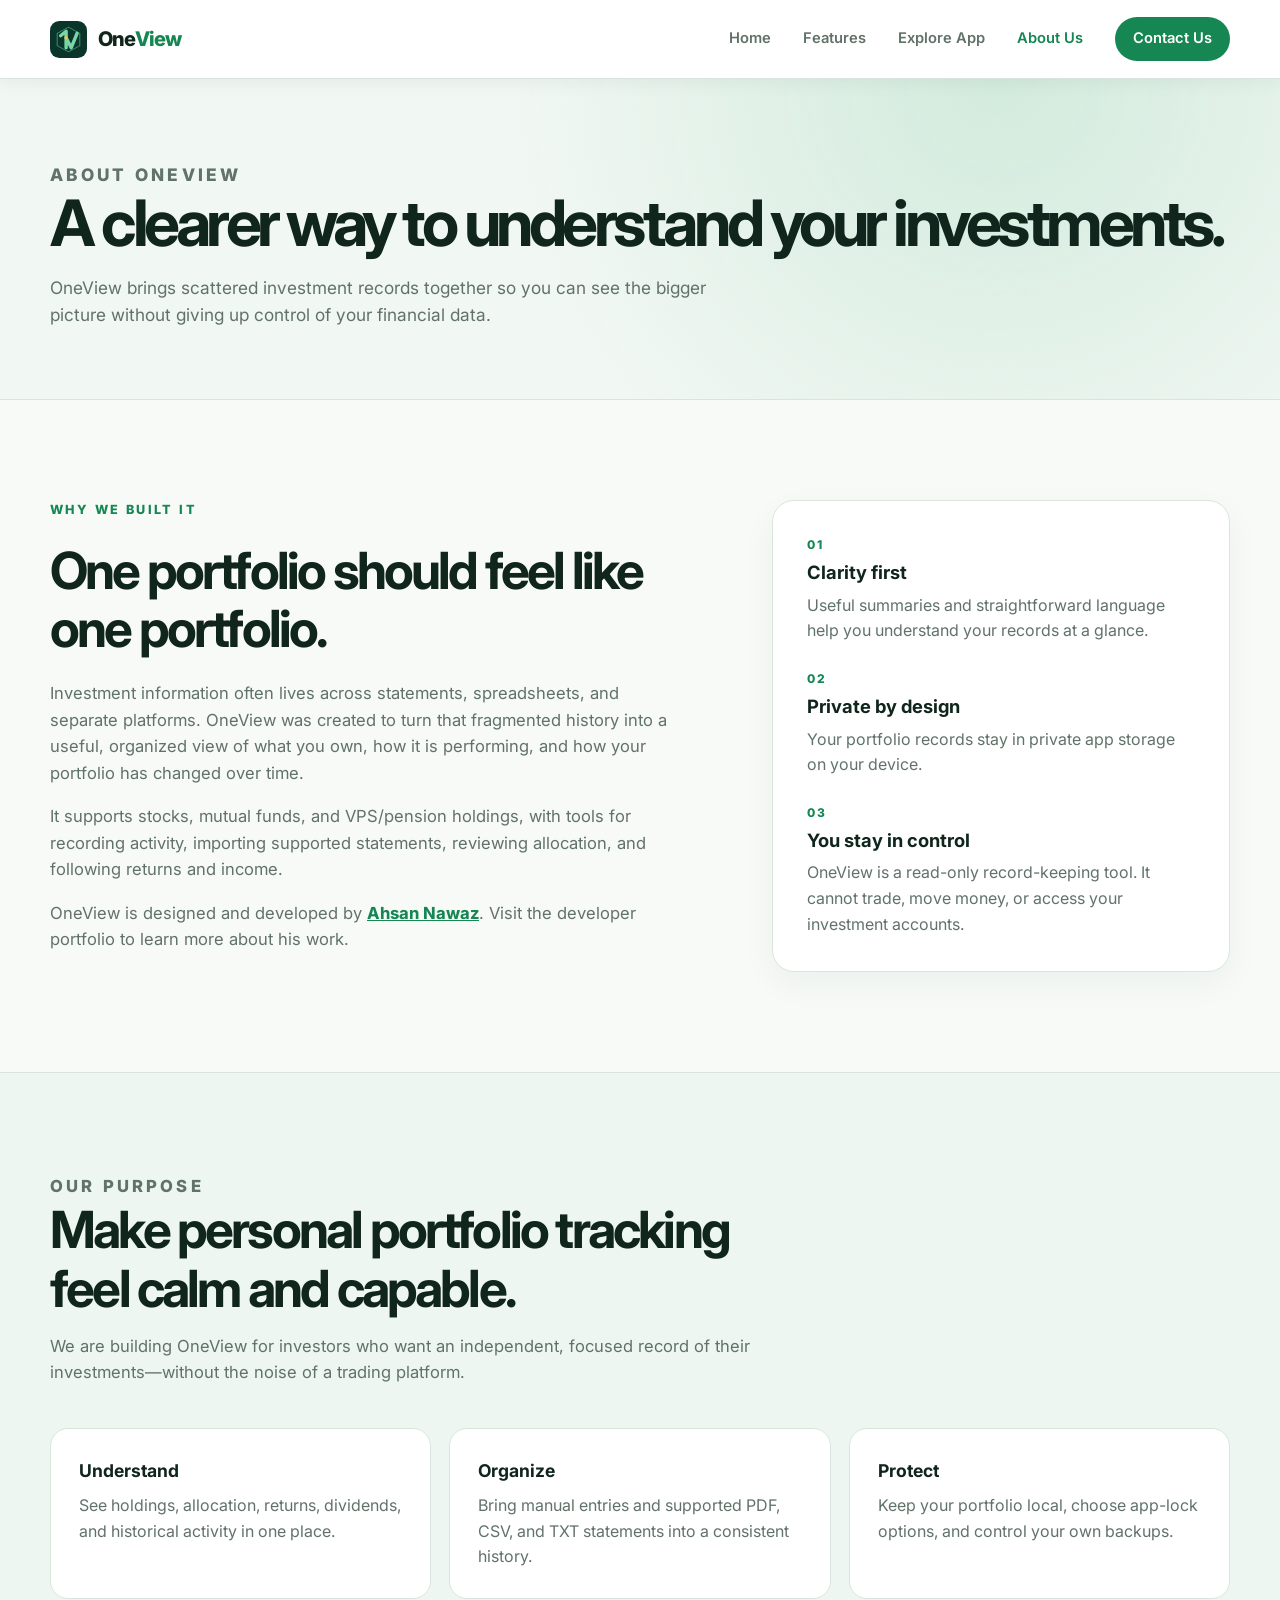
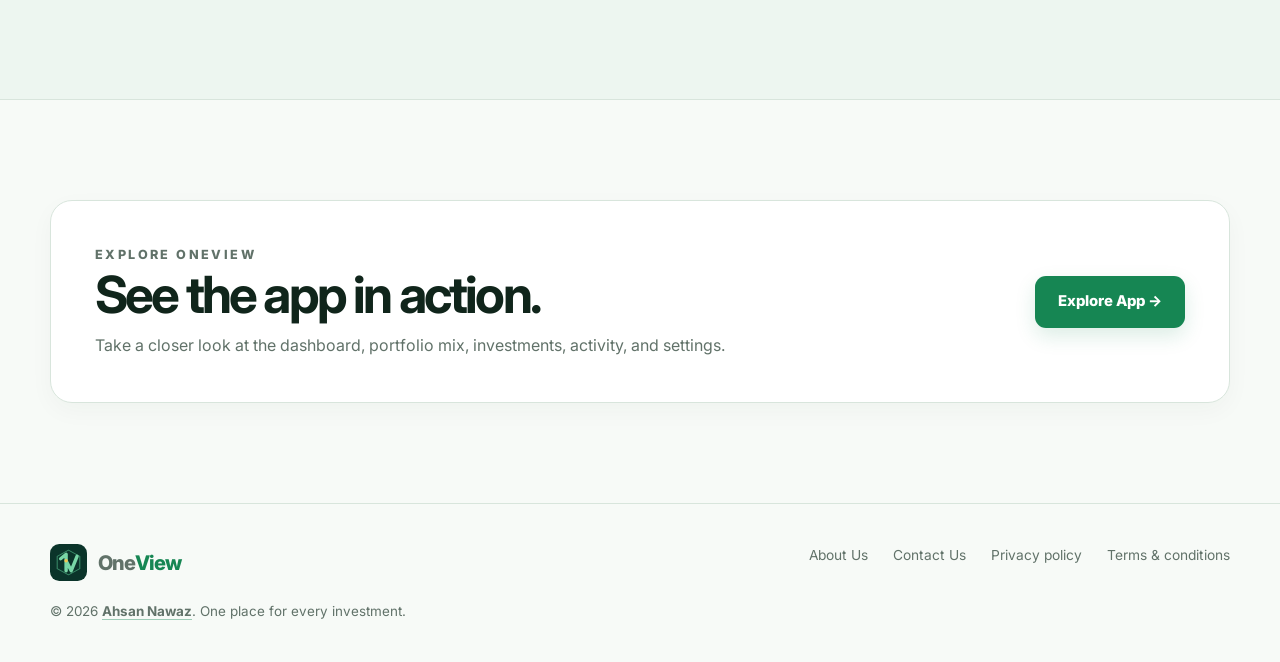
==== about.html @ 8fc7c370 "first commit" ====
<!doctype html>
<html lang="en">
<head>
  <meta charset="utf-8"><meta name="viewport" content="width=device-width, initial-scale=1"><meta name="theme-color" content="#f7faf7">
  <meta name="description" content="Learn why OneView was created and how it makes personal investment tracking clearer, simpler, and more private."><title>About Us — OneView</title>
  <link rel="icon" href="assets/oneview-mark.svg" type="image/svg+xml"><link rel="stylesheet" href="styles.css">
  <script>if ("IntersectionObserver" in window && !window.matchMedia("(prefers-reduced-motion: reduce)").matches) document.documentElement.classList.add("motion-ready");</script><script src="motion.js" defer></script>
</head>
<body><div class="scroll-progress" aria-hidden="true"></div>
  <header class="site-header"><div class="container header-inner"><a class="brand" href="/" aria-label="OneView home"><img src="assets/oneview-mark.svg" alt=""><span>One<em>View</em></span></a><nav class="nav" aria-label="Main navigation"><a href="/">Home</a><a href="/#features">Features</a><a href="/#screenshots">Explore App</a><a href="/about" aria-current="page">About Us</a><a class="nav-contact" href="/contact">Contact Us</a></nav><details class="menu"><summary>Menu</summary><nav class="mobile-nav" aria-label="Mobile navigation"><a href="/">Home</a><a href="/#features">Features</a><a href="/#screenshots">Explore App</a><a href="/about" aria-current="page">About Us</a><a href="/contact">Contact Us</a></nav></details></div></header>
  <main><div class="page-intro"><div class="container" data-reveal><p class="eyebrow">About OneView</p><h1>A clearer way to understand your investments.</h1><p>OneView brings scattered investment records together so you can see the bigger picture without giving up control of your financial data.</p></div></div>
    <section class="section"><div class="container about-grid"><div class="about-story" data-reveal><p class="eyebrow">Why we built it</p><h2>One portfolio should feel like one portfolio.</h2><p>Investment information often lives across statements, spreadsheets, and separate platforms. OneView was created to turn that fragmented history into a useful, organized view of what you own, how it is performing, and how your portfolio has changed over time.</p><p>It supports stocks, mutual funds, and VPS/pension holdings, with tools for recording activity, importing supported statements, reviewing allocation, and following returns and income.</p><p>OneView is designed and developed by <a class="email-link" href="https://ahsan2000.github.io/portfolio" target="_blank" rel="noopener noreferrer">Ahsan Nawaz</a>. Visit the developer portfolio to learn more about his work.</p></div><aside class="principle-card" data-reveal><span class="principle-number">01</span><h3>Clarity first</h3><p>Useful summaries and straightforward language help you understand your records at a glance.</p><span class="principle-number">02</span><h3>Private by design</h3><p>Your portfolio records stay in private app storage on your device.</p><span class="principle-number">03</span><h3>You stay in control</h3><p>OneView is a read-only record-keeping tool. It cannot trade, move money, or access your investment accounts.</p></aside></div></section>
    <section class="section about-purpose"><div class="container"><div class="section-head" data-reveal><p class="eyebrow">Our purpose</p><h2>Make personal portfolio tracking feel calm and capable.</h2><p>We are building OneView for investors who want an independent, focused record of their investments—without the noise of a trading platform.</p></div><div class="about-values"><article data-reveal><strong>Understand</strong><p>See holdings, allocation, returns, dividends, and historical activity in one place.</p></article><article data-reveal><strong>Organize</strong><p>Bring manual entries and supported PDF, CSV, and TXT statements into a consistent history.</p></article><article data-reveal><strong>Protect</strong><p>Keep your portfolio local, choose app-lock options, and control your own backups.</p></article></div></div></section>
    <section class="section"><div class="container"><div class="contact-card" data-reveal><div><p class="eyebrow">Explore OneView</p><h2>See the app in action.</h2><p>Take a closer look at the dashboard, portfolio mix, investments, activity, and settings.</p></div><a class="button button-primary" href="/#screenshots">Explore App →</a></div></div></section>
  </main><footer class="site-footer"><div class="container footer-grid"><div><a class="brand" href="/"><img src="assets/oneview-mark.svg" alt=""><span>One<em>View</em></span></a><p>© 2026 <a class="footer-author" href="https://ahsan2000.github.io/portfolio" target="_blank" rel="noopener noreferrer">Ahsan Nawaz</a>. One place for every investment.</p></div><nav class="footer-links" aria-label="Footer navigation"><a href="/about">About Us</a><a href="/contact">Contact Us</a><a href="/privacy">Privacy policy</a><a href="/terms">Terms &amp; conditions</a></nav></div></footer>
</body></html>
---- styles.css ----
@font-face{font-family:Inter;src:url('assets/inter-variable.ttf') format('truetype');font-style:normal;font-weight:100 900;font-display:swap}
:root{color-scheme:dark;--bg:#07120e;--surface:#0f2119;--surface-2:#173126;--line:#2a4739;--ink:#f3f8f2;--muted:#b2c5b8;--green:#90e0b4;--gold:#f4c44e;--max:1180px}
*{box-sizing:border-box}html{scroll-behavior:smooth}body{margin:0;background:var(--bg);color:var(--ink);font:16px/1.6 Inter,system-ui,sans-serif}a{color:inherit}a:focus-visible,button:focus-visible{outline:3px solid var(--gold);outline-offset:4px}img{max-width:100%;display:block}.container{width:min(var(--max),calc(100% - 48px));margin:auto}.site-header{position:sticky;top:0;z-index:20;background:#07120eea;border-bottom:1px solid #284236;backdrop-filter:blur(16px)}.header-inner{min-height:78px;display:flex;align-items:center;justify-content:space-between;gap:24px}.brand{display:inline-flex;align-items:center;gap:11px;text-decoration:none;font-weight:800;font-size:1.26rem;letter-spacing:-.04em}.brand img{width:37px;height:37px}.brand em{font-style:normal;color:var(--green)}.nav{display:flex;align-items:center;gap:32px}.nav a{text-decoration:none;color:var(--muted);font-size:.92rem;font-weight:600}.nav a:hover,.nav a[aria-current=page]{color:var(--green)}.nav .nav-contact{color:var(--bg);background:var(--green);padding:10px 18px;border-radius:100px}.nav .nav-contact:hover{color:var(--bg);background:#b5f0ce}.menu{display:none}.hero{position:relative;overflow:hidden;border-bottom:1px solid #1e3a2b;background:radial-gradient(circle at 74% 43%,#1b4430 0,#0a1b13 39%,#07120e 76%)}.hero::before{content:"";position:absolute;width:530px;height:530px;right:-90px;top:70px;border:1px solid #4c8b65;border-radius:50%;opacity:.25;box-shadow:0 0 0 95px #244e3518,0 0 0 190px #244e3514}.hero-grid{position:relative;display:grid;grid-template-columns:1.04fr .96fr;align-items:center;gap:60px;min-height:675px;padding:70px 0}.eyebrow{color:var(--green);font-size:.79rem;letter-spacing:.19em;text-transform:uppercase;font-weight:800;margin:0 0 22px}.hero h1,.page-intro h1{font-size:clamp(3rem,6vw,5.5rem);line-height:1.05;letter-spacing:-.07em;margin:0 0 24px}.hero h1 span{color:var(--green)}.lead{font-size:1.16rem;line-height:1.72;color:#c6d6ca;max-width:580px;margin:0 0 32px}.hero-actions{display:flex;align-items:center;gap:16px;flex-wrap:wrap}.button{display:inline-flex;align-items:center;justify-content:center;text-decoration:none;border-radius:11px;padding:14px 23px;min-height:52px;font-weight:800;font-size:.93rem;transition:transform .2s,background .2s}.button:hover{transform:translateY(-2px)}.button-primary{color:#092016;background:var(--green)}.button-primary:hover{background:#b5f0ce}.button-outline{border:1px solid #5e8a70;color:#e7f4e8}.button-outline:hover{background:#173a28}.availability{display:flex;align-items:center;gap:9px;color:var(--muted);font-size:.85rem;margin:20px 0 0}.availability::before{content:"";width:8px;height:8px;border-radius:100%;background:var(--gold)}.hero-art{display:grid;place-items:center;position:relative;min-height:520px}.hero-art .app-icon{width:clamp(200px,25vw,315px);filter:drop-shadow(0 35px 70px #0009);transform:rotate(-8deg)}.orbit-label{position:absolute;padding:13px 17px;border:1px solid #4d8060;background:#143323e8;border-radius:12px;font-weight:700;font-size:.9rem;box-shadow:0 14px 30px #0004}.orbit-label.one{left:1%;top:10%}.orbit-label.two{right:0;bottom:11%}.orbit-label span{color:var(--green)}.stats{display:grid;grid-template-columns:repeat(3,1fr);border-bottom:1px solid var(--line)}.stat{padding:28px 0;text-align:center}.stat+.stat{border-left:1px solid var(--line)}.stat strong{font-size:1.13rem}.stat small{display:block;color:var(--muted);font-size:.85rem;margin-top:4px}.section{padding:100px 0}.section-head{max-width:720px;margin-bottom:42px}.section h2,.legal h2{font-size:clamp(2.1rem,4vw,3.4rem);letter-spacing:-.055em;line-height:1.15;margin:0 0 15px}.section-head p,.section-copy{color:var(--muted);margin:0;font-size:1.04rem}.feature-grid{display:grid;grid-template-columns:repeat(3,1fr);gap:18px}.feature-card{border:1px solid var(--line);background:linear-gradient(150deg,#152a1e,#0c1912);padding:27px;border-radius:19px;min-height:225px}.feature-icon{width:46px;height:46px;border-radius:12px;background:#24563a;color:var(--green);display:grid;place-items:center;font-weight:900;font-size:1.2rem;margin-bottom:24px}.feature-card h3{font-size:1.1rem;letter-spacing:-.025em;margin:0 0 9px}.feature-card p{color:var(--muted);margin:0;font-size:.92rem}.screenshot-section{background:#0b1b13;border-block:1px solid var(--line)}.showcase-main{display:grid;grid-template-columns:minmax(0,420px) minmax(0,1fr);gap:clamp(35px,6vw,100px);align-items:center;padding:48px 7%;border:1px solid #456c52;border-radius:28px;background:radial-gradient(circle at 27% 48%,#25533a 0,#153323 38%,#10231a 78%);overflow:hidden}
.showcase-visual{position:relative;display:grid;place-items:center;min-width:0}
.showcase-visual::before{content:"";position:absolute;width:115%;aspect-ratio:1;border:1px solid #6aa67b55;border-radius:50%;box-shadow:0 0 0 45px #80cb8430,0 0 0 90px #80cb8416;pointer-events:none}
.screen-frame{position:relative;aspect-ratio:1080/2200;overflow:hidden;border:7px solid #040907;border-radius:30px;background:#050605;box-shadow:0 28px 60px #0009;max-width:330px;width:100%;margin:auto;isolation:isolate}
.screen-frame img{width:100%;height:auto;display:block;transform:translateY(-4.274%)}
.showcase-copy{position:relative;z-index:1;max-width:430px}
.showcase-count{margin:0 0 15px;color:var(--green);font-size:.85rem;font-weight:800;letter-spacing:.2em}
.showcase-copy h3{font-size:clamp(2.25rem,4vw,3.7rem);line-height:1.1;letter-spacing:-.06em;margin:0 0 20px}
.showcase-copy>p:not(.showcase-count):not(.showcase-note){color:#c8ddcd;font-size:1.12rem;line-height:1.7;margin:0}
.showcase-controls{display:flex;gap:12px;margin-top:38px}
.showcase-arrow{border:1px solid #74a383;background:#193f2b;color:var(--ink);padding:11px 17px;border-radius:10px;font:700 .92rem Inter,system-ui,sans-serif;cursor:pointer}
.showcase-arrow:hover{background:#2a6341}
.showcase-note{color:#a9c5b1;font-size:.82rem;line-height:1.5;margin:26px 0 0}
.slide-picker{display:grid;grid-template-columns:repeat(5,minmax(0,1fr));gap:10px;margin-top:14px}
.slide-tab{display:flex;align-items:center;justify-content:center;gap:10px;min-height:65px;padding:10px;border:1px solid var(--line);border-radius:12px;background:#10241a;color:#bed2c3;font:700 .9rem Inter,system-ui,sans-serif;cursor:pointer}
.slide-tab span{color:#80bd98;font-size:.7rem;letter-spacing:.08em}
.slide-tab:hover{border-color:#7eb794;color:var(--ink)}
.slide-tab[aria-pressed="true"]{background:#214b32;border-color:var(--green);color:var(--ink)}
.slide-tab[aria-pressed="true"] span{color:var(--green)}
.privacy-band{display:grid;grid-template-columns:1fr auto;gap:25px;align-items:center;padding:42px;background:linear-gradient(110deg,#16432a,#123021);border:1px solid #467956;border-radius:22px}.privacy-band h2{font-size:2rem;margin:0 0 8px}.privacy-band p{margin:0;color:#c8ddcd;max-width:640px}.fine-print{color:var(--muted);font-size:.87rem;margin-top:26px}.contact-card{padding:44px;background:#11251b;border:1px solid var(--line);border-radius:22px;display:flex;justify-content:space-between;align-items:center;gap:25px}.contact-card h2{margin-bottom:9px}.contact-card p{margin:0;color:var(--muted)}.email-link{color:var(--green);font-weight:750;overflow-wrap:anywhere}.site-footer{border-top:1px solid var(--line);padding:40px 0;color:var(--muted)}.footer-grid{display:flex;justify-content:space-between;gap:28px;align-items:flex-start}.footer-grid p{font-size:.84rem;margin:12px 0 0}.footer-links{display:flex;flex-wrap:wrap;gap:14px 25px}.footer-links a{font-size:.86rem;text-decoration:none}.footer-links a:hover{color:var(--green)}.page-intro{background:radial-gradient(circle at 78% 0,#19462b,transparent 46%),#0b1b13;border-bottom:1px solid var(--line);padding:82px 0 70px}.page-intro h1{font-size:clamp(2.8rem,5vw,4.7rem);margin-bottom:18px}.page-intro p{max-width:690px;color:var(--muted);margin:0;font-size:1.08rem}.legal-layout{display:grid;grid-template-columns:245px minmax(0,1fr);gap:74px;padding:70px 0 105px}.legal-nav{position:sticky;top:108px;align-self:start;border-left:2px solid var(--line);display:grid;gap:6px;padding-left:18px}.legal-nav a{color:var(--muted);text-decoration:none;font-size:.9rem;padding:4px 0}.legal-nav a:hover{color:var(--green)}.legal{max-width:800px}.legal section{scroll-margin-top:100px;padding:0 0 26px;margin-bottom:30px;border-bottom:1px solid var(--line)}.legal section:last-child{border:0}.legal h2{font-size:1.55rem;letter-spacing:-.035em}.legal p,.legal li{color:#c8d5ca}.legal p{margin:0 0 15px}.legal ul{padding-left:21px;margin:0 0 18px}.legal li+li{margin-top:7px}.legal strong{color:var(--ink)}.legal a{color:var(--green);overflow-wrap:anywhere}.notice{background:#153323;border:1px solid #427658;padding:20px 24px;border-radius:13px;margin-bottom:30px;color:#d7e8d9}.notice p:last-child{margin-bottom:0}
@media(max-width:860px){.hero-grid{grid-template-columns:1fr;min-height:0;gap:20px;padding:74px 0 50px}.hero-art{min-height:330px}.hero-art .app-icon{width:240px}.orbit-label.one{left:10%;top:5%}.orbit-label.two{right:7%;bottom:4%}.feature-grid{grid-template-columns:repeat(2,1fr)}.legal-layout{grid-template-columns:1fr;gap:35px}.legal-nav{position:static;display:flex;flex-wrap:wrap;border:0;padding:0;gap:9px 17px}.legal-nav a{border:1px solid var(--line);border-radius:30px;padding:5px 11px}}
@media(max-width:620px){.container{width:min(100% - 32px,var(--max))}.header-inner{min-height:69px}.menu{display:block;position:relative}.menu summary{list-style:none;cursor:pointer;border:1px solid var(--line);padding:6px 12px;border-radius:8px;font-weight:700}.menu summary::-webkit-details-marker{display:none}.menu[open] .mobile-nav{display:flex}.mobile-nav{position:absolute;right:0;top:45px;min-width:190px;display:none;flex-direction:column;gap:0;background:#10251a;border:1px solid var(--line);border-radius:10px;padding:8px;box-shadow:0 12px 28px #0008}.mobile-nav a{padding:9px 12px;text-decoration:none}.nav{display:none}.hero-grid{padding-top:57px}.hero h1{font-size:3.35rem}.hero-art{min-height:300px}.hero-art .app-icon{width:190px}.orbit-label{font-size:.75rem}.orbit-label.one{left:0}.orbit-label.two{right:0}.stats{grid-template-columns:1fr}.stat{padding:17px}.stat+.stat{border-left:0;border-top:1px solid var(--line)}.section{padding:70px 0}.feature-grid{grid-template-columns:1fr}.privacy-band,.contact-card{display:block;padding:27px}.privacy-band .button{margin-top:22px}.contact-card .button{margin-top:22px}.footer-grid{display:block}.footer-links{margin-top:23px}.page-intro{padding:60px 0}.legal-layout{padding:35px 0 75px}.legal-nav{display:none}}
@media(prefers-reduced-motion:reduce){html{scroll-behavior:auto}.button{transition:none}}

@media(max-width:860px){.showcase-main{grid-template-columns:minmax(0,350px) minmax(0,1fr);padding:35px;gap:35px}.slide-picker{grid-template-columns:repeat(3,minmax(0,1fr))}}
@media(max-width:620px){.showcase-main{grid-template-columns:1fr;padding:28px 20px;gap:35px}.screen-frame{max-width:280px}.showcase-copy h3{font-size:2.5rem}.showcase-controls{margin-top:24px}.slide-picker{display:flex;overflow-x:auto;padding-bottom:8px;scroll-snap-type:x mandatory}.slide-tab{flex:0 0 155px;scroll-snap-align:start}.showcase-visual::before{width:90%}}

/* Motion inspired by the reference's restrained scroll and hover interactions. */
.scroll-progress{display:none;position:fixed;top:0;left:0;right:0;height:3px;z-index:50;pointer-events:none;background:linear-gradient(90deg,var(--green),var(--gold));transform:scaleX(var(--scroll-progress,0));transform-origin:left}
.motion-ready .scroll-progress{display:block}
.motion-ready [data-reveal]{opacity:0;translate:0 30px;filter:blur(4px);transition:opacity .72s ease,translate .78s cubic-bezier(.2,.7,.2,1),filter .72s ease;transition-delay:var(--reveal-delay,0ms)}
.motion-ready [data-reveal].is-visible{opacity:1;translate:0 0;filter:blur(0)}
.hero-art{transform:translate3d(0,var(--hero-shift,0px),0)}
.hero-art .app-icon{will-change:transform;animation:logo-float 2.8s ease-in-out infinite}
.brand:hover img{animation:brand-float 1.6s ease-in-out infinite}
.feature-card{transition:transform .28s ease,border-color .28s ease,box-shadow .28s ease}
.feature-card:hover{transform:translateY(-6px);border-color:#518a63;box-shadow:0 18px 28px #0003}
@keyframes logo-float{0%,100%{transform:translateY(0) rotate(-8deg)}50%{transform:translateY(-18px) rotate(-4deg)}}
@keyframes brand-float{0%,100%{transform:translateY(0)}50%{transform:translateY(-6px)}}
@media(prefers-reduced-motion:reduce){.scroll-progress{display:none}.motion-ready [data-reveal]{opacity:1;translate:none;filter:none;transition:none}.hero-art{transform:none}.hero-art .app-icon,.brand:hover img{animation:none}.feature-card{transition:none}.feature-card:hover{transform:none}}

.showcase-controls{flex-wrap:wrap}
.showcase-autoplay{background:transparent;color:var(--green)}
.screen-frame img.slide-enter{animation:screen-fade .45s ease both}
.sr-only{position:absolute;width:1px;height:1px;padding:0;margin:-1px;overflow:hidden;clip:rect(0,0,0,0);white-space:nowrap;border:0}
@keyframes screen-fade{from{opacity:.25}to{opacity:1}}
@media(prefers-reduced-motion:reduce){.screen-frame img.slide-enter{animation:none}}

/* Light OneView theme — intentionally distinct from the developer portfolio. */
:root{color-scheme:light;--bg:#f7faf7;--surface:#fff;--surface-2:#edf6f0;--line:#d8e5dc;--ink:#10251b;--muted:#617269;--green:#168653;--gold:#c58b13}
.site-header{background:#ffffffed;border-bottom-color:var(--line);box-shadow:0 2px 18px #173b2810}
.nav .nav-contact,
.nav .nav-contact:visited,
.nav .nav-contact[aria-current=page]{color:#fff;background:var(--green)}
.nav .nav-contact:hover,
.nav .nav-contact:focus-visible,
.nav .nav-contact:active,
.nav .nav-contact[aria-current=page]:hover{color:#fff;background:#0d633c}
.hero{border-bottom-color:var(--line);background:radial-gradient(circle at 74% 43%,#d9f1e2 0,#f0f7f2 39%,#fbfdfb 76%)}
.hero::before{border-color:#55a676;box-shadow:0 0 0 95px #58aa7615,0 0 0 190px #58aa7610}
.lead{color:var(--muted)}
.button-primary{color:#fff;background:var(--green);box-shadow:0 8px 20px #16865326}
.button-primary:hover{background:#0d633c}
.button-outline{border-color:#91ad9b;color:#0d633c;background:#ffffffb8}
.button-outline:hover{background:#dff3e7}
.hero-art .app-icon{filter:drop-shadow(0 28px 45px #244c3238)}
.orbit-label{border-color:#b8d4c2;background:#fffffff2;box-shadow:0 14px 30px #244c321c}
.feature-card{background:linear-gradient(150deg,#fff,#f3f8f4);box-shadow:0 8px 25px #173b2809}
.feature-icon{background:#dff3e7;color:#0d633c}
.screenshot-section{background:#eef5f0}
.showcase-main{border-color:#c4d9cb;background:radial-gradient(circle at 27% 48%,#d7eee0 0,#edf6f0 40%,#fff 82%);box-shadow:0 18px 50px #173b2812}
.screen-frame{border-color:#12251b;background:#fff;box-shadow:0 28px 55px #173b2840}
.showcase-copy>p:not(.showcase-count):not(.showcase-note),.showcase-note{color:var(--muted)}
.showcase-arrow{border-color:#a8c7b3;background:#fff;color:var(--ink)}
.showcase-arrow:hover{background:#dff3e7}
.slide-tab{background:#fff;color:var(--muted)}
.slide-tab span{color:#397b55}
.slide-tab[aria-pressed="true"]{background:#dff3e7;border-color:var(--green);color:#0d633c}
.privacy-band{background:linear-gradient(110deg,#e0f2e7,#f4faf6);border-color:#b8d7c3}
.privacy-band p{color:var(--muted)}
.contact-card{background:#fff;box-shadow:0 8px 25px #173b2809}
.page-intro{background:radial-gradient(circle at 78% 0,#d2ebdc,transparent 46%),#f1f7f3}
.legal p,.legal li{color:var(--muted)}
.notice{background:#e9f5ed;border-color:#b4d3bf;color:#244c35}
.feature-card:hover{border-color:#75ad89;box-shadow:0 18px 28px #173b2818}
@media(max-width:620px){.mobile-nav{background:#fff;box-shadow:0 12px 28px #173b2826}}

/* About and contact pages */
.about-grid{display:grid;grid-template-columns:minmax(0,1.15fr) minmax(320px,.85fr);gap:clamp(45px,8vw,110px);align-items:start}.about-story h2,.contact-layout h2{font-size:clamp(2.2rem,4vw,3.5rem);letter-spacing:-.055em;line-height:1.13;margin:0 0 22px}.about-story>p:not(.eyebrow){color:var(--muted);font-size:1.04rem}.principle-card,.contact-aside{border:1px solid var(--line);background:var(--surface);border-radius:22px;padding:34px;box-shadow:0 12px 34px #173b280c}.principle-card .principle-number{display:block;color:var(--green);font-weight:800;font-size:.75rem;letter-spacing:.18em}.principle-card h3{font-size:1.15rem;margin:4px 0 5px}.principle-card p{color:var(--muted);margin:0 0 25px}.principle-card p:last-child{margin-bottom:0}.about-purpose{background:var(--surface-2);border-block:1px solid var(--line)}.about-values{display:grid;grid-template-columns:repeat(3,1fr);gap:18px}.about-values article{background:var(--surface);border:1px solid var(--line);border-radius:18px;padding:28px}.about-values strong{font-size:1.1rem}.about-values p{color:var(--muted);margin:8px 0 0}.contact-layout{display:grid;grid-template-columns:minmax(0,1.05fr) minmax(320px,.75fr);gap:clamp(45px,8vw,110px);align-items:start}.contact-method{display:flex;flex-direction:column;gap:4px;margin-top:32px;padding:25px;border:1px solid #9bc9ab;background:#eef8f1;border-radius:17px;text-decoration:none;transition:transform .2s,border-color .2s}.contact-method:hover{transform:translateY(-3px);border-color:var(--green)}.contact-method span,.contact-method small{color:var(--muted);font-size:.84rem}.contact-method strong{color:var(--green);font-size:clamp(1.05rem,2.4vw,1.4rem);overflow-wrap:anywhere}.contact-aside h3{margin:0 0 8px;font-size:1.2rem}.contact-aside p,.contact-aside li{color:var(--muted)}.contact-aside a{color:var(--green);font-weight:750;overflow-wrap:anywhere}.contact-aside hr{border:0;border-top:1px solid var(--line);margin:28px 0}.contact-aside ul{padding-left:20px;margin-bottom:0}.contact-aside li+li{margin-top:7px}.contact-note-section{padding-top:0}
@media(max-width:860px){.about-grid,.contact-layout{grid-template-columns:1fr}.about-values{grid-template-columns:1fr}}
.footer-author{color:inherit;font-weight:700;text-decoration:underline;text-decoration-color:#16865366;text-underline-offset:3px}.footer-author:hover{color:var(--green);text-decoration-color:currentColor}
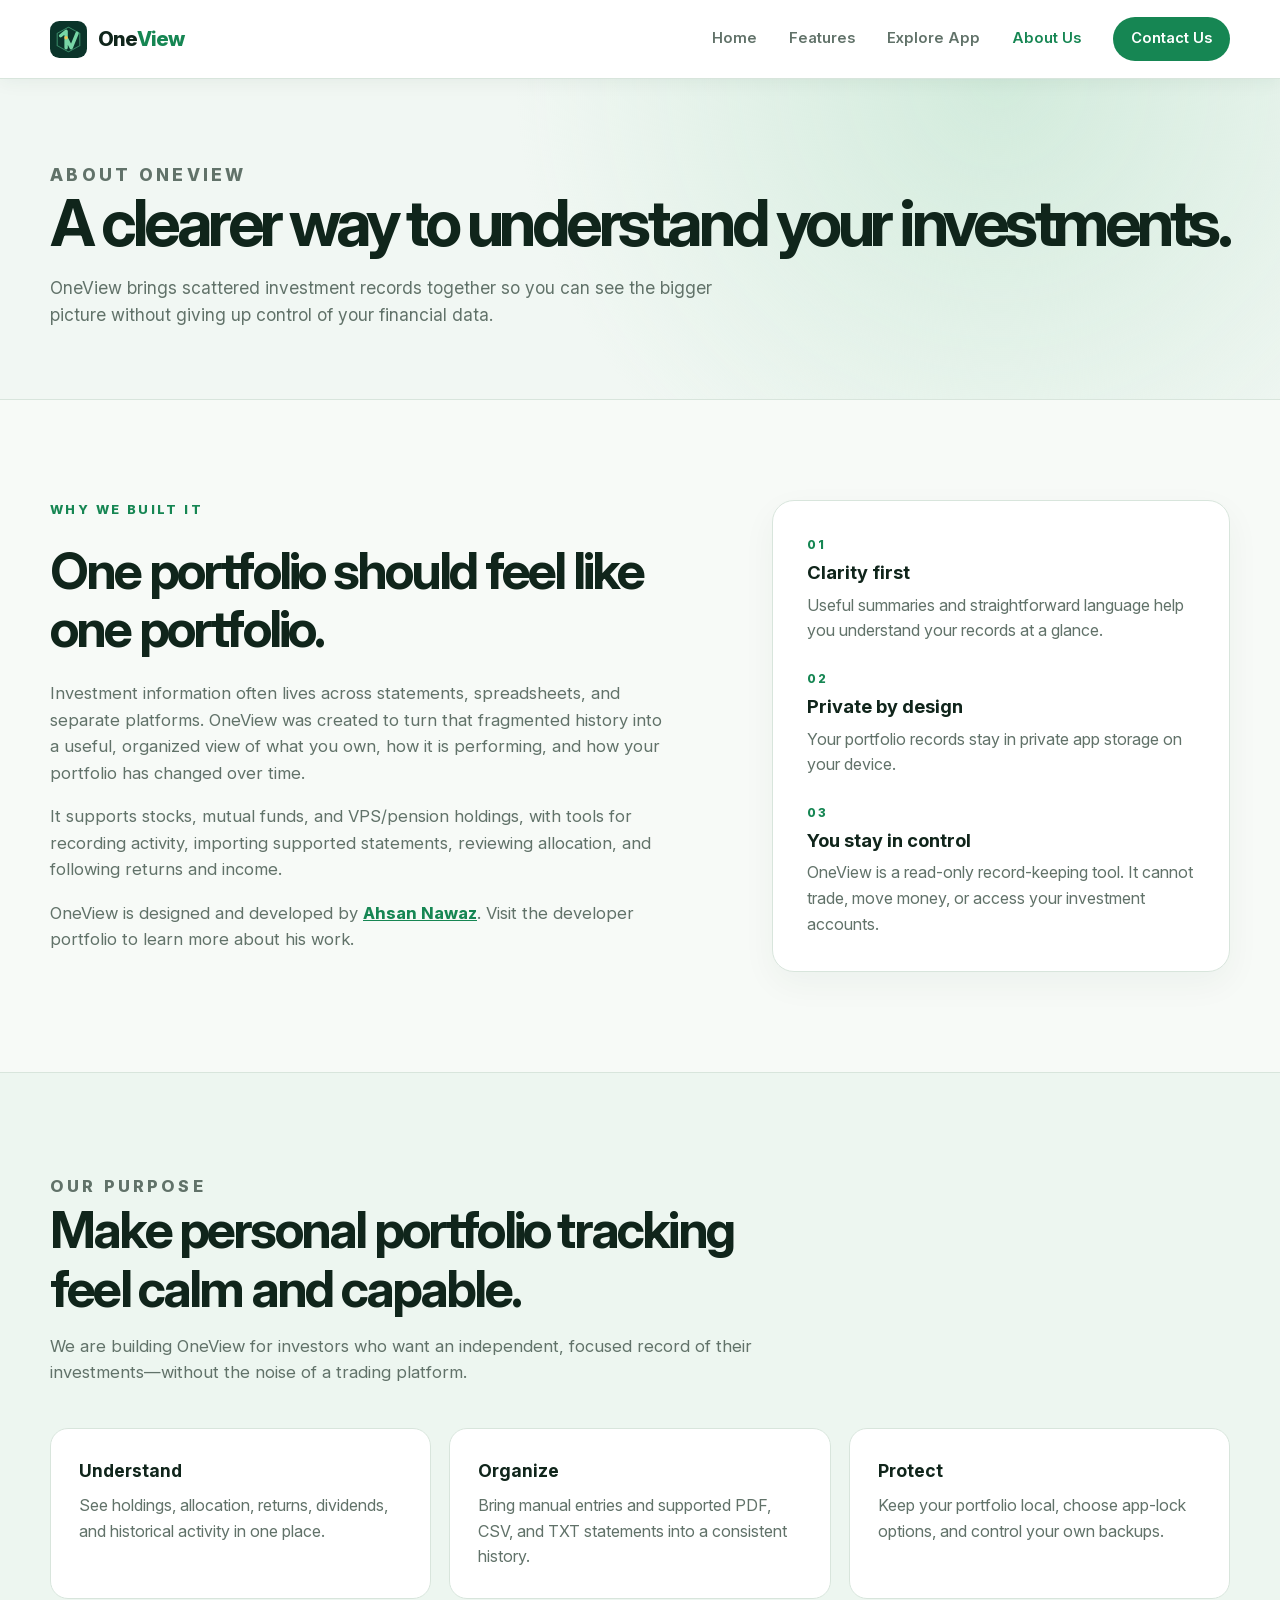
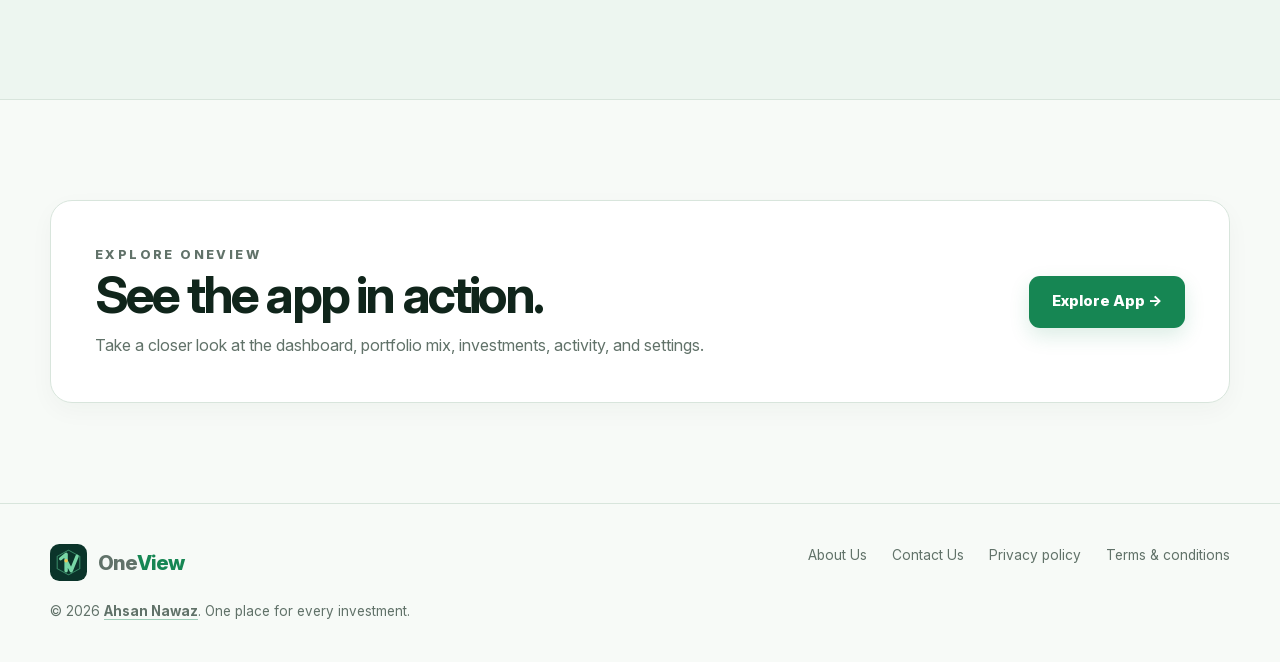
==== commit 94015700: "added seo optimization" ====
--- a/about.html
+++ b/about.html
@@ -2,7 +2,7 @@
 <html lang="en">
 <head>
   <meta charset="utf-8"><meta name="viewport" content="width=device-width, initial-scale=1"><meta name="theme-color" content="#f7faf7">
-  <meta name="description" content="Learn why OneView was created and how it makes personal investment tracking clearer, simpler, and more private."><title>About Us — OneView</title>
+  <meta name="description" content="Learn why OneView was created and how it makes personal investment tracking clearer, simpler, and more private."><title>About Us — OneView</title><link rel="canonical" href="https://oneviewportfolio.com/about">
   <link rel="icon" href="assets/oneview-mark.svg" type="image/svg+xml"><link rel="stylesheet" href="styles.css">
   <script>if ("IntersectionObserver" in window && !window.matchMedia("(prefers-reduced-motion: reduce)").matches) document.documentElement.classList.add("motion-ready");</script><script src="motion.js" defer></script>
 </head>
--- a/styles.css
+++ b/styles.css
@@ -1,4 +1,4 @@
-@font-face{font-family:Inter;src:url('assets/inter-variable.ttf') format('truetype');font-style:normal;font-weight:100 900;font-display:swap}
+@font-face{font-family:Inter;src:url('assets/inter-variable.woff2') format('woff2');font-style:normal;font-weight:100 900;font-display:swap}
 :root{color-scheme:dark;--bg:#07120e;--surface:#0f2119;--surface-2:#173126;--line:#2a4739;--ink:#f3f8f2;--muted:#b2c5b8;--green:#90e0b4;--gold:#f4c44e;--max:1180px}
 *{box-sizing:border-box}html{scroll-behavior:smooth}body{margin:0;background:var(--bg);color:var(--ink);font:16px/1.6 Inter,system-ui,sans-serif}a{color:inherit}a:focus-visible,button:focus-visible{outline:3px solid var(--gold);outline-offset:4px}img{max-width:100%;display:block}.container{width:min(var(--max),calc(100% - 48px));margin:auto}.site-header{position:sticky;top:0;z-index:20;background:#07120eea;border-bottom:1px solid #284236;backdrop-filter:blur(16px)}.header-inner{min-height:78px;display:flex;align-items:center;justify-content:space-between;gap:24px}.brand{display:inline-flex;align-items:center;gap:11px;text-decoration:none;font-weight:800;font-size:1.26rem;letter-spacing:-.04em}.brand img{width:37px;height:37px}.brand em{font-style:normal;color:var(--green)}.nav{display:flex;align-items:center;gap:32px}.nav a{text-decoration:none;color:var(--muted);font-size:.92rem;font-weight:600}.nav a:hover,.nav a[aria-current=page]{color:var(--green)}.nav .nav-contact{color:var(--bg);background:var(--green);padding:10px 18px;border-radius:100px}.nav .nav-contact:hover{color:var(--bg);background:#b5f0ce}.menu{display:none}.hero{position:relative;overflow:hidden;border-bottom:1px solid #1e3a2b;background:radial-gradient(circle at 74% 43%,#1b4430 0,#0a1b13 39%,#07120e 76%)}.hero::before{content:"";position:absolute;width:530px;height:530px;right:-90px;top:70px;border:1px solid #4c8b65;border-radius:50%;opacity:.25;box-shadow:0 0 0 95px #244e3518,0 0 0 190px #244e3514}.hero-grid{position:relative;display:grid;grid-template-columns:1.04fr .96fr;align-items:center;gap:60px;min-height:675px;padding:70px 0}.eyebrow{color:var(--green);font-size:.79rem;letter-spacing:.19em;text-transform:uppercase;font-weight:800;margin:0 0 22px}.hero h1,.page-intro h1{font-size:clamp(3rem,6vw,5.5rem);line-height:1.05;letter-spacing:-.07em;margin:0 0 24px}.hero h1 span{color:var(--green)}.lead{font-size:1.16rem;line-height:1.72;color:#c6d6ca;max-width:580px;margin:0 0 32px}.hero-actions{display:flex;align-items:center;gap:16px;flex-wrap:wrap}.button{display:inline-flex;align-items:center;justify-content:center;text-decoration:none;border-radius:11px;padding:14px 23px;min-height:52px;font-weight:800;font-size:.93rem;transition:transform .2s,background .2s}.button:hover{transform:translateY(-2px)}.button-primary{color:#092016;background:var(--green)}.button-primary:hover{background:#b5f0ce}.button-outline{border:1px solid #5e8a70;color:#e7f4e8}.button-outline:hover{background:#173a28}.availability{display:flex;align-items:center;gap:9px;color:var(--muted);font-size:.85rem;margin:20px 0 0}.availability::before{content:"";width:8px;height:8px;border-radius:100%;background:var(--gold)}.hero-art{display:grid;place-items:center;position:relative;min-height:520px}.hero-art .app-icon{width:clamp(200px,25vw,315px);filter:drop-shadow(0 35px 70px #0009);transform:rotate(-8deg)}.orbit-label{position:absolute;padding:13px 17px;border:1px solid #4d8060;background:#143323e8;border-radius:12px;font-weight:700;font-size:.9rem;box-shadow:0 14px 30px #0004}.orbit-label.one{left:1%;top:10%}.orbit-label.two{right:0;bottom:11%}.orbit-label span{color:var(--green)}.stats{display:grid;grid-template-columns:repeat(3,1fr);border-bottom:1px solid var(--line)}.stat{padding:28px 0;text-align:center}.stat+.stat{border-left:1px solid var(--line)}.stat strong{font-size:1.13rem}.stat small{display:block;color:var(--muted);font-size:.85rem;margin-top:4px}.section{padding:100px 0}.section-head{max-width:720px;margin-bottom:42px}.section h2,.legal h2{font-size:clamp(2.1rem,4vw,3.4rem);letter-spacing:-.055em;line-height:1.15;margin:0 0 15px}.section-head p,.section-copy{color:var(--muted);margin:0;font-size:1.04rem}.feature-grid{display:grid;grid-template-columns:repeat(3,1fr);gap:18px}.feature-card{border:1px solid var(--line);background:linear-gradient(150deg,#152a1e,#0c1912);padding:27px;border-radius:19px;min-height:225px}.feature-icon{width:46px;height:46px;border-radius:12px;background:#24563a;color:var(--green);display:grid;place-items:center;font-weight:900;font-size:1.2rem;margin-bottom:24px}.feature-card h3{font-size:1.1rem;letter-spacing:-.025em;margin:0 0 9px}.feature-card p{color:var(--muted);margin:0;font-size:.92rem}.screenshot-section{background:#0b1b13;border-block:1px solid var(--line)}.showcase-main{display:grid;grid-template-columns:minmax(0,420px) minmax(0,1fr);gap:clamp(35px,6vw,100px);align-items:center;padding:48px 7%;border:1px solid #456c52;border-radius:28px;background:radial-gradient(circle at 27% 48%,#25533a 0,#153323 38%,#10231a 78%);overflow:hidden}
 .showcase-visual{position:relative;display:grid;place-items:center;min-width:0}
@@ -43,7 +43,7 @@
 
 .showcase-controls{flex-wrap:wrap}
 .showcase-autoplay{background:transparent;color:var(--green)}
-.screen-frame img.slide-enter{animation:screen-fade .45s ease both}
+.screen-frame img.slide-enter{animation:screen-fade .2s ease both}
 .sr-only{position:absolute;width:1px;height:1px;padding:0;margin:-1px;overflow:hidden;clip:rect(0,0,0,0);white-space:nowrap;border:0}
 @keyframes screen-fade{from{opacity:.25}to{opacity:1}}
 @media(prefers-reduced-motion:reduce){.screen-frame img.slide-enter{animation:none}}
